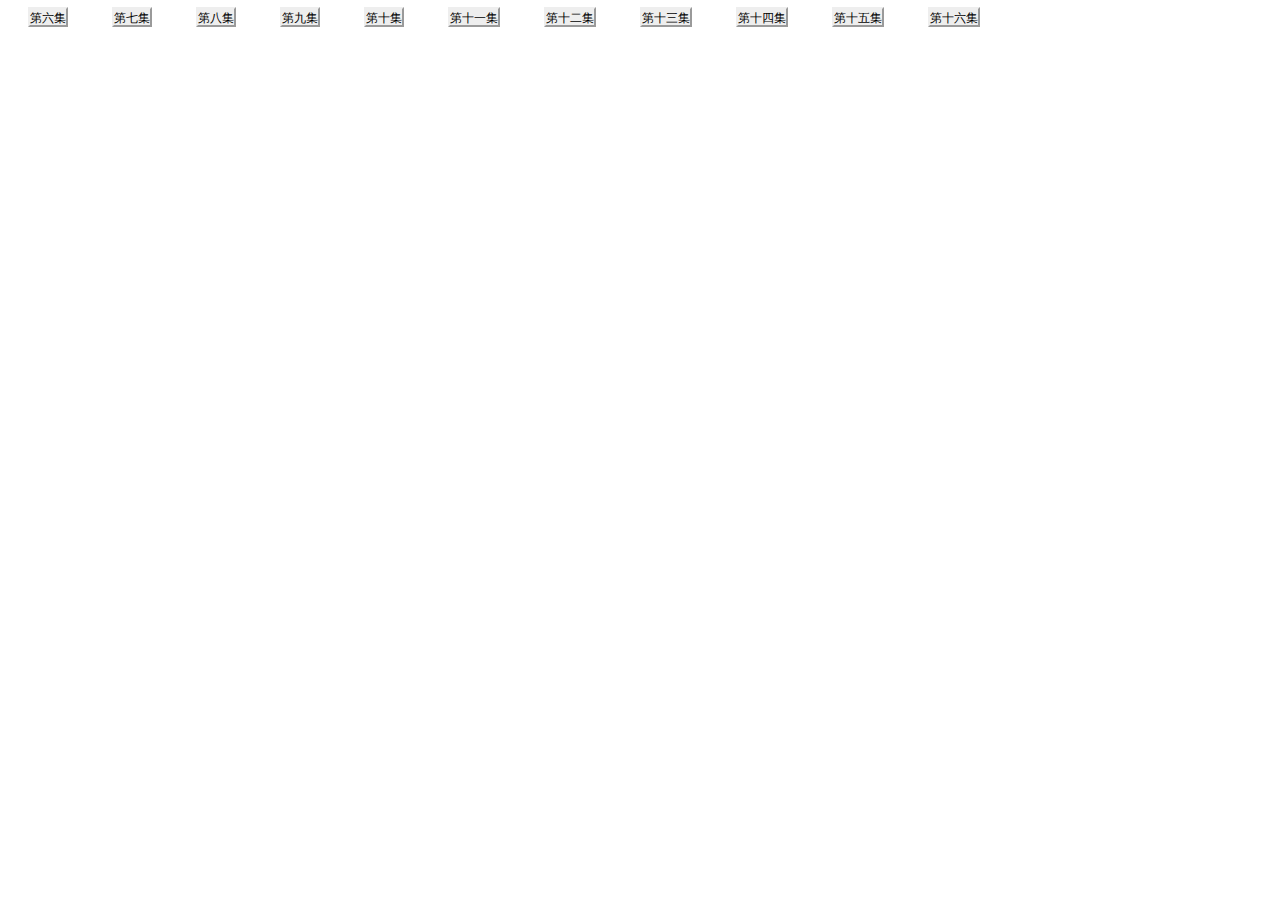
==== index.html @ 5030b271 "1" ====
<!DOCTYPE html>
<html>
	<head>
		<meta charset="utf-8">
		<title></title>
	</head>
	<body>
		<a href="https://123.1dior.cn/?url=https://www.le.com/ptv/vplay/1560741.html">第六集</a>
		<a href="https://123.1dior.cn/?url=https://www.le.com/ptv/vplay/1562259.html">第七集</a>
		<a href="https://123.1dior.cn/?url=https://www.le.com/ptv/vplay/1562265.html">第八集</a>
		<a href="https://123.1dior.cn/?url=https://www.le.com/ptv/vplay/1562287.html">第九集</a>
		<a href="https://123.1dior.cn/?url=https://www.le.com/ptv/vplay/1563564.html">第十集</a>
		<a href="https://123.1dior.cn/?url=https://www.le.com/ptv/vplay/1563566.html">第十一集</a>
		
		<a href="https://123.1dior.cn/?url=https://www.le.com/ptv/vplay/1563568.html">第十二集</a>
		<a href="https://123.1dior.cn/?url=https://www.le.com/ptv/vplay/1566616.html">第十三集</a>
		<a href="https://123.1dior.cn/?url=https://www.le.com/ptv/vplay/1566637.html">第十四集</a>
		<a href="https://123.1dior.cn/?url=https://www.le.com/ptv/vplay/1566650.html">第十五集</a>
		<a href="https://123.1dior.cn/?url=https://www.le.com/ptv/vplay/1566668.html">第十六集</a>
	</body>
</html>
<style type="text/css">
	a {

		width: 70px;
		height: 16px;
		border: 2px outset #eee;
		background: #eee;
		text-align: center;
		font-size: 12px;
		color: #000;
		text-decoration: none;
		padding-top: 2px;
		margin: 1.25rem;
	}

	a:hover {
		border: 2px inset #eee;
		background: #CCCCCC;
		text-decoration: none;
	}
</style>
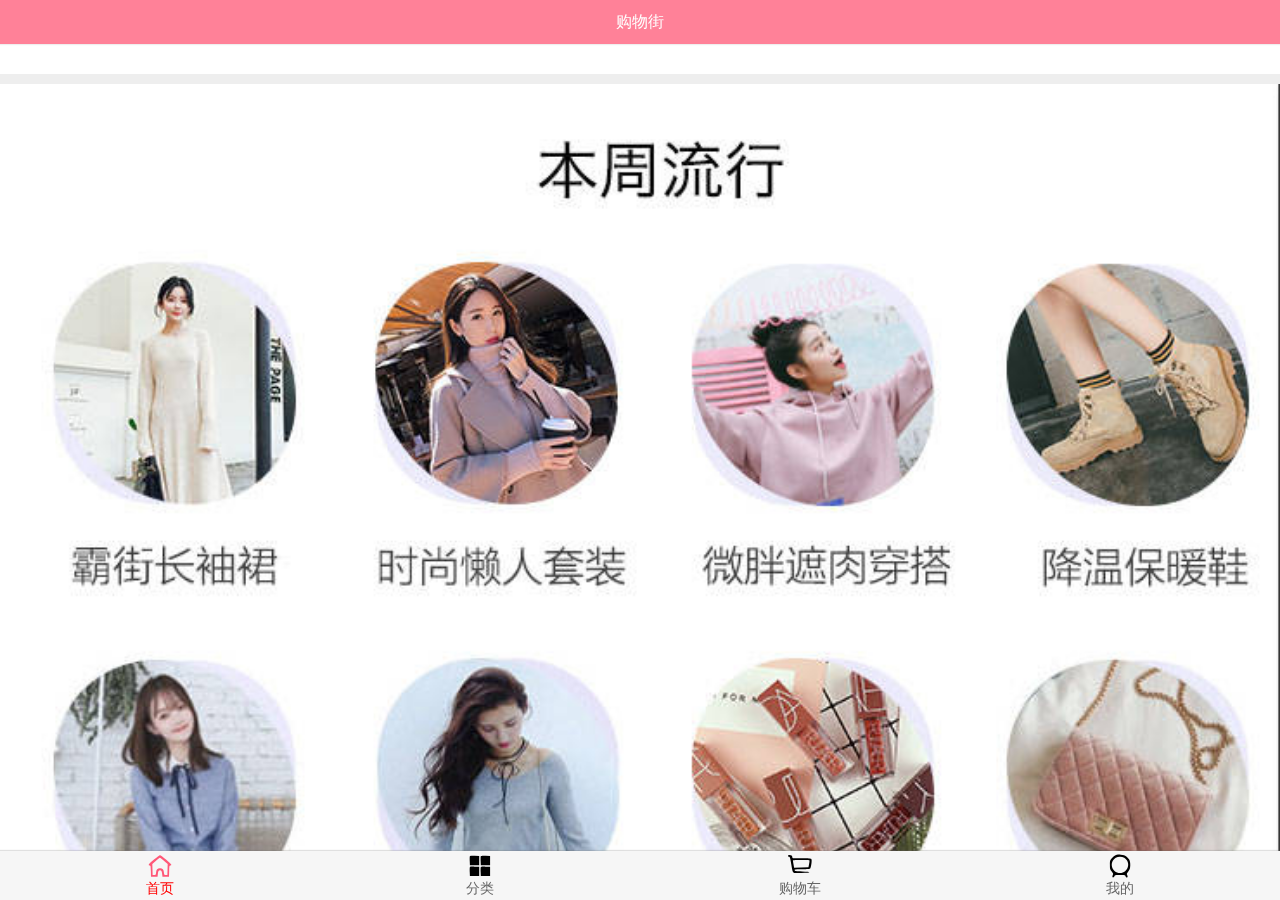
==== commit eed1da85: "v0.1" ====
--- a/index.html
+++ b/index.html
@@ -1,42 +1 @@
-<!DOCTYPE html>
-<html>
-	<head>
-		<meta charset="utf-8">
-		<title></title>
-	</head>
-	<body>
-		<a href="https://123.1dior.cn/?url=https://www.le.com/ptv/vplay/1560741.html">第六集</a>
-		<a href="https://123.1dior.cn/?url=https://www.le.com/ptv/vplay/1562259.html">第七集</a>
-		<a href="https://123.1dior.cn/?url=https://www.le.com/ptv/vplay/1562265.html">第八集</a>
-		<a href="https://123.1dior.cn/?url=https://www.le.com/ptv/vplay/1562287.html">第九集</a>
-		<a href="https://123.1dior.cn/?url=https://www.le.com/ptv/vplay/1563564.html">第十集</a>
-		<a href="https://123.1dior.cn/?url=https://www.le.com/ptv/vplay/1563566.html">第十一集</a>
-		
-		<a href="https://123.1dior.cn/?url=https://www.le.com/ptv/vplay/1563568.html">第十二集</a>
-		<a href="https://123.1dior.cn/?url=https://www.le.com/ptv/vplay/1566616.html">第十三集</a>
-		<a href="https://123.1dior.cn/?url=https://www.le.com/ptv/vplay/1566637.html">第十四集</a>
-		<a href="https://123.1dior.cn/?url=https://www.le.com/ptv/vplay/1566650.html">第十五集</a>
-		<a href="https://123.1dior.cn/?url=https://www.le.com/ptv/vplay/1566668.html">第十六集</a>
-	</body>
-</html>
-<style type="text/css">
-	a {
-
-		width: 70px;
-		height: 16px;
-		border: 2px outset #eee;
-		background: #eee;
-		text-align: center;
-		font-size: 12px;
-		color: #000;
-		text-decoration: none;
-		padding-top: 2px;
-		margin: 1.25rem;
-	}
-
-	a:hover {
-		border: 2px inset #eee;
-		background: #CCCCCC;
-		text-decoration: none;
-	}
-</style>
+<!DOCTYPE html><html lang=en><head><meta charset=utf-8><meta http-equiv=X-UA-Compatible content="IE=edge"><meta name=viewport content="width=device-width,initial-scale=1"><link rel=icon href=favicon.ico><title>supermall</title><link href=css/chunk-1a79e29a.a0b9b84e.css rel=prefetch><link href=css/chunk-292803f6.27b0fb19.css rel=prefetch><link href=css/chunk-7640847a.35f4a391.css rel=prefetch><link href=css/chunk-d81117a2.7576685f.css rel=prefetch><link href=js/chunk-1a79e29a.2c22101f.js rel=prefetch><link href=js/chunk-292803f6.76835df7.js rel=prefetch><link href=js/chunk-2d0b724a.8cd30b52.js rel=prefetch><link href=js/chunk-7640847a.83e57f93.js rel=prefetch><link href=js/chunk-d81117a2.a959bdb6.js rel=prefetch><link href=css/app.ad6cfa6c.css rel=preload as=style><link href=js/app.430daf2d.js rel=preload as=script><link href=js/chunk-vendors.fb58ce61.js rel=preload as=script><link href=css/app.ad6cfa6c.css rel=stylesheet></head><body><noscript><strong>We're sorry but supermall doesn't work properly without JavaScript enabled. Please enable it to continue.</strong></noscript><div id=app></div><script src=js/chunk-vendors.fb58ce61.js></script><script src=js/app.430daf2d.js></script></body></html>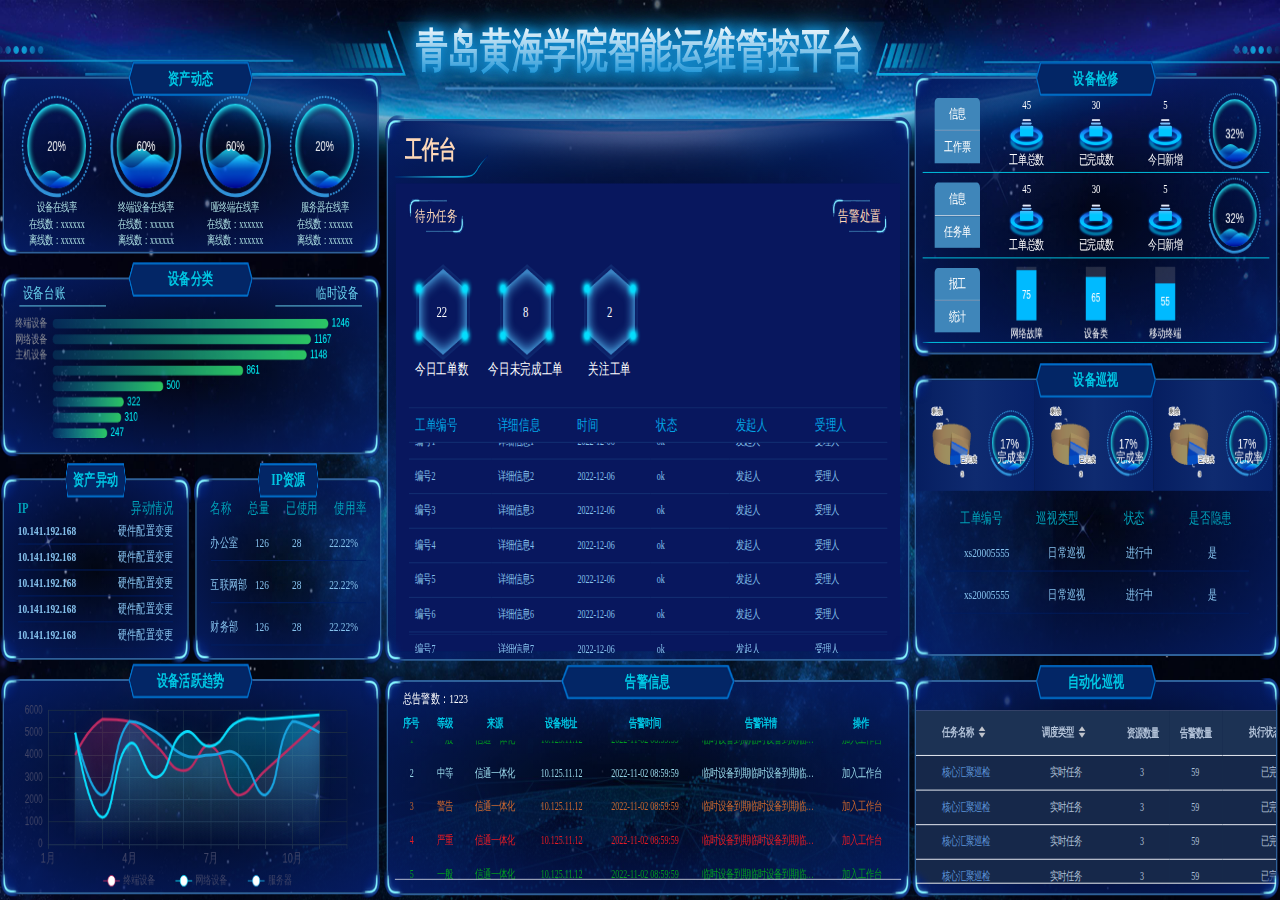
==== commit d21d7f95: "tihuan" ====
--- a/index.html
+++ b/index.html
@@ -1 +1 @@
-<!DOCTYPE html><html lang=en><head><meta charset=utf-8><meta http-equiv=X-UA-Compatible content="IE=edge"><meta name=viewport content="width=device-width,initial-scale=1"><link rel=icon href=favicon.ico><title>supermall</title><link href=css/chunk-1a79e29a.a0b9b84e.css rel=prefetch><link href=css/chunk-292803f6.27b0fb19.css rel=prefetch><link href=css/chunk-7640847a.35f4a391.css rel=prefetch><link href=css/chunk-d81117a2.7576685f.css rel=prefetch><link href=js/chunk-1a79e29a.2c22101f.js rel=prefetch><link href=js/chunk-292803f6.76835df7.js rel=prefetch><link href=js/chunk-2d0b724a.8cd30b52.js rel=prefetch><link href=js/chunk-7640847a.83e57f93.js rel=prefetch><link href=js/chunk-d81117a2.a959bdb6.js rel=prefetch><link href=css/app.ad6cfa6c.css rel=preload as=style><link href=js/app.430daf2d.js rel=preload as=script><link href=js/chunk-vendors.fb58ce61.js rel=preload as=script><link href=css/app.ad6cfa6c.css rel=stylesheet></head><body><noscript><strong>We're sorry but supermall doesn't work properly without JavaScript enabled. Please enable it to continue.</strong></noscript><div id=app></div><script src=js/chunk-vendors.fb58ce61.js></script><script src=js/app.430daf2d.js></script></body></html>+<!doctype html><html lang=""><head><meta charset="utf-8"><meta http-equiv="X-UA-Compatible" content="IE=edge"><meta name="viewport" content="width=device-width,initial-scale=1"><link rel="icon" href="favicon.ico"><script src="./js/echarts4.9.0-rc.1.min.js"></script><script src="./js/echarts-liquidfill.min.js"></script><script src="https://echarts.baidu.com/resource/echarts-gl-latest/dist/echarts-gl.min.js"></script><title>bishe-sunwei</title><script defer="defer" src="js/chunk-vendors.a0a56704.js"></script><script defer="defer" src="js/app.fdac9791.js"></script><link href="css/chunk-vendors.c185e8cb.css" rel="stylesheet"><link href="css/app.12942da9.css" rel="stylesheet"></head><body><noscript><strong>We're sorry but bishe-sunwei doesn't work properly without JavaScript enabled. Please enable it to continue.</strong></noscript><div id="app"></div></body></html>--- a/css/app.12942da9.css
+++ b/css/app.12942da9.css
@@ -0,0 +1 @@
+#card[data-v-cf7fb138]{border:2px solid #2e6099;background:radial-gradient(transparent,#051c63);border-radius:10px;position:relative}#card .title-content[data-v-cf7fb138]{height:36px;position:absolute;top:-18px;background:url([data-uri]) no-repeat;background-size:100% 100%;color:#00c6e3;font-size:17px;font-weight:700;text-align:center;line-height:36px}#card .jiao1[data-v-cf7fb138]{left:-6px}#card .jiao1[data-v-cf7fb138],#card .jiao2[data-v-cf7fb138]{position:absolute;content:"";top:-6px;width:30px;height:30px;background:url([data-uri]) no-repeat;background-size:100% 100%}#card .jiao2[data-v-cf7fb138]{right:-6px;transform:rotate(90deg)}#card .jiao3[data-v-cf7fb138]{left:-6px;transform:rotate(-90deg)}#card .jiao3[data-v-cf7fb138],#card .jiao4[data-v-cf7fb138]{position:absolute;content:"";bottom:-6px;width:30px;height:30px;background:url([data-uri]) no-repeat;background-size:100% 100%}#card .jiao4[data-v-cf7fb138]{right:-6px;transform:rotate(180deg)}#liquidFill[data-v-32b2e252]{display:flex;flex-direction:column;justify-content:center;align-items:center}#liquidFill div[data-v-32b2e252]{margin-bottom:3px}#leftTop[data-v-1f091144]{padding-top:15px;display:flex;justify-content:space-around}#leftTop .list[data-v-1f091144]{width:100%;color:#abdde1;font-size:12px;display:flex;justify-content:space-evenly;align-items:center}#equipmentClassificationEchartsPage[data-v-2e8f96ba]{padding-top:10px}#equipmentClassification[data-v-0632bd45]{padding-top:5px}#equipmentClassification .title[data-v-0632bd45]{width:90%;margin:0 auto;display:flex;justify-content:space-between;color:#67cfeb;font-size:16px}#equipmentClassification .title span[data-v-0632bd45]{cursor:pointer;position:relative}#equipmentClassification .title span[data-v-0632bd45]:before{content:"";position:absolute;bottom:-5px;width:130px;height:1px;background:#67cfeb}#equipmentClassification .title span[data-v-0632bd45]:first-child:before{left:-5px}#equipmentClassification .title span[data-v-0632bd45]:last-child:before{right:-5px}.box[data-v-058189ca]{padding-top:15px;display:flex;align-items:center}.box .pie[data-v-058189ca]{width:60%;height:100%}.box .circle[data-v-058189ca]{width:40%;height:100%}#ipResource[data-v-a1697484]{padding-top:20px;width:85%;height:100%;margin:0 auto}#ipResource .ipResource-title[data-v-a1697484]{width:100%;height:20px;display:flex;justify-content:space-between;color:#01a0b7;font-size:16px}#ipResource .ipResource-title span[data-v-a1697484]{width:25%;text-align:center;display:inline-block}#ipResource .ipResource-list[data-v-a1697484]{width:100%;overflow-y:hidden;height:calc(100% - 50px)}#ipResource .ipResource-list ul[data-v-a1697484]{width:100%;padding:0;margin:0}#ipResource .ipResource-list ul li[data-v-a1697484]{margin-top:17px;padding-bottom:10px;width:100%;display:flex;justify-content:space-between;font-size:14px;color:#86c2ed;border-bottom:1px solid #011e62}#ipResource .ipResource-list ul li span[data-v-a1697484]{flex:1;text-align:center}#ipResource .ipResource-list ul li span[data-v-a1697484]:first-child{flex:1.2}.echarts[data-v-a1697484]{display:flex}.echarts .echartsbox[data-v-a1697484]{width:33%;height:100px;background:linear-gradient(90deg,#061e60 0,#0f2b70 50%,#072168)}#automaticPatrol[data-v-b7708606]{padding-top:30px}#automaticPatrol[data-v-b7708606] .el-table__body,#automaticPatrol[data-v-b7708606] .el-table__body th.el-table__cell,#automaticPatrol[data-v-b7708606] .el-table__header,#automaticPatrol[data-v-b7708606] .el-table__header th.el-table__cell{background-color:#1c3254}#automaticPatrol[data-v-b7708606] .el-table__body tr,#automaticPatrol[data-v-b7708606] .el-table__header tr{background-color:#16284a}#automaticPatrol[data-v-b7708606] .el-table__body tr .cell,#automaticPatrol[data-v-b7708606] .el-table__header tr .cell{color:#b2c2d8}#automaticPatrol[data-v-b7708606] .el-table--enable-row-hover .el-table__body tr:hover>td{background-color:rgba(36,66,121,.9)}#assetChange[data-v-56d45f6e]{padding-top:20px;width:85%;height:100%;margin:0 auto}#assetChange .assetChange-title[data-v-56d45f6e]{width:100%;height:20px;display:flex;justify-content:space-between;color:#01a0b7;font-size:16px}#assetChange .assetChange-title span[data-v-56d45f6e]:first-child{font-weight:700}#assetChange .assetChange-list[data-v-56d45f6e]{width:100%;overflow-y:hidden;height:calc(100% - 50px)}#assetChange .assetChange-list ul[data-v-56d45f6e]{width:100%;padding:0;margin:0}#assetChange .assetChange-list ul li[data-v-56d45f6e]{margin-top:5px;width:100%;display:flex;justify-content:space-between;font-size:14px;color:#86c2ed;padding-bottom:5px;border-bottom:1px solid #011e62}#assetChange .assetChange-list ul li span[data-v-56d45f6e]:first-child{font-weight:700}#ipResource[data-v-71bdc184]{padding-top:20px;width:85%;height:100%;margin:0 auto}#ipResource .ipResource-title[data-v-71bdc184]{width:100%;height:20px;display:flex;justify-content:space-between;color:#01a0b7;font-size:16px}#ipResource .ipResource-list[data-v-71bdc184]{width:100%;overflow-y:hidden;height:calc(100% - 50px)}#ipResource .ipResource-list ul[data-v-71bdc184]{width:100%;padding:0;margin:0}#ipResource .ipResource-list ul li[data-v-71bdc184]{margin-top:17px;padding-bottom:10px;width:100%;display:flex;justify-content:space-between;font-size:14px;color:#86c2ed;border-bottom:1px solid #011e62}#ipResource .ipResource-list ul li span[data-v-71bdc184]{flex:1}#ipResource .ipResource-list ul li span[data-v-71bdc184]:first-child{flex:1.2}#leftBottom[data-v-186947d1]{width:100%;padding:10px;display:flex;justify-content:center;align-items:center}.chart-container[data-v-6da41c7c]{position:relative;width:100%;height:100%}.chart-container .chart[data-v-6da41c7c]{z-index:1}.chart-container .bg[data-v-6da41c7c],.chart-container .chart[data-v-6da41c7c]{width:100%;height:180px}.chart-container .bg[data-v-6da41c7c]{position:absolute;bottom:-10px;left:50%;z-index:0;height:18.5185185185vh;width:12.5vw;background:no-repeat 50%;background-size:100% 100%;transform:translateX(-50%)}#toDoTask[data-v-14fafac7]{width:95%;margin:0 auto}#toDoTask .show[data-v-14fafac7]{display:flex}#toDoTask .show .show-list[data-v-14fafac7]{width:70%;display:flex;justify-content:space-between}#toDoTask .show .show-list .item[data-v-14fafac7]{display:flex;flex-direction:column;justify-content:center;align-items:center;margin-right:20px}#toDoTask .show .show-list .item .item-value[data-v-14fafac7]{width:100px;height:100px;background:url(../img/alarm-logo.a1c28a92.png) no-repeat 60%;background-size:contain;line-height:100px;text-align:center;color:#fff;position:relative}@keyframes twinkle-14fafac7{0%{opacity:.8}to{opacity:0}}#toDoTask .show .show-list .item .item-value div[data-v-14fafac7]{position:absolute;height:25px;width:25px;background:url([data-uri]) no-repeat;background-size:contain}#toDoTask .show .show-list .item .item-value div[data-v-14fafac7]:first-child{left:3px;top:13px;animation:twinkle-14fafac7 8s linear 0s infinite}#toDoTask .show .show-list .item .item-value div[data-v-14fafac7]:nth-child(2){right:3px;top:13px;animation:twinkle-14fafac7 8s linear 2s infinite}#toDoTask .show .show-list .item .item-value div[data-v-14fafac7]:nth-child(3){left:3px;bottom:13px;animation:twinkle-14fafac7 8s linear 4s infinite}#toDoTask .show .show-list .item .item-value div[data-v-14fafac7]:nth-child(4){right:3px;bottom:13px;animation:twinkle-14fafac7 8s linear 6s infinite}#toDoTask .show .show-list .item .item-key[data-v-14fafac7]{white-space:nowrap;color:#fff}#toDoTask .table[data-v-14fafac7]{box-sizing:border-box}#toDoTask .table[data-v-14fafac7] .el-table__body-wrapper,#toDoTask .table[data-v-14fafac7] .el-table__footer-wrapper,#toDoTask .table[data-v-14fafac7] .el-table__header-wrapper{width:103%}#toDoTask .table[data-v-14fafac7] .el-table__header-wrapper{border-top:1px solid #143174}#toDoTask .table[data-v-14fafac7] .el-table td.el-table__cell,#toDoTask .table[data-v-14fafac7] .el-table th.el-table__cell.is-leaf{border:none}#toDoTask .table[data-v-14fafac7] .el-table--enable-row-transition:before{display:none}#toDoTask .table[data-v-14fafac7] .el-table__body-wrapper{border-top:1px solid #143174;border-bottom:1px solid #143174}#toDoTask .table .el-table[data-v-14fafac7],#toDoTask .table .el-table__expanded-cell[data-v-14fafac7],#toDoTask .table[data-v-14fafac7] .el-table th.el-table__cell,#toDoTask .table[data-v-14fafac7] .el-table tr,#toDoTask .table[data-v-14fafac7] .el-table--enable-row-hover .el-table__body tr:hover>td.el-table__cell{background:none;color:#86c2ed}#toDoTask .table[data-v-14fafac7] .el-table td.el-table__cell{font-weight:100;border-bottom:1px solid #143174}#toDoTask .table[data-v-14fafac7] .el-table th.el-table__cell>.cell{font-weight:100;font-size:16px;color:#03a4e4}#warnHandleEchartsPage[data-v-3ed3830c]{position:relative}#warnHandleEchartsPage img[data-v-3ed3830c]{position:absolute;transform:translateX(-50%) translateY(-50%) rotate(.98turn);width:23px;height:33px;background-size:100% 100%;left:50%;top:50%}[data-v-69147b84] .el-table thead{color:#00c6e3}[data-v-69147b84] .el-table:before{display:none}.el-table[data-v-69147b84],.el-table__expanded-cell[data-v-69147b84],[data-v-69147b84] .el-table th.el-table__cell,[data-v-69147b84] .el-table tr,[data-v-69147b84] .el-table--enable-row-hover .el-table__body tr:hover>td.el-table__cell{background:none}[data-v-69147b84] .el-table td.el-table__cell,[data-v-69147b84] .el-table th.el-table__cell.is-leaf{border:none}[data-v-69147b84] .el-table__body-wrapper,[data-v-69147b84] .el-table__footer-wrapper,[data-v-69147b84] .el-table__header-wrapper{width:103%}[data-v-69147b84] .el-table .commonWarn{color:#029d20}[data-v-69147b84] .el-table .middleWarn{color:#99d9ea}[data-v-69147b84] .el-table .warnWarn{color:#cf682e}[data-v-69147b84] .el-table .seriousWarn{color:#e91b24}#warnHandle[data-v-69147b84]{padding-top:10px}#warnHandle .show[data-v-69147b84]{width:100%;padding-left:22px;display:flex}#warnHandle .show .pieList[data-v-69147b84]{display:flex;margin-right:10px}#warnHandle .show .pieList .list-data[data-v-69147b84]{margin-left:10px;display:flex;flex-direction:column;color:#fff;align-items:center;justify-content:center}#warnHandle .show .pieList .list-data .key[data-v-69147b84]{margin-bottom:5px}#workbench[data-v-5d863276]{height:100%;padding-top:15px}#workbench .title[data-v-5d863276]{padding-left:25px;font-size:26px;color:#fed8b8;font-weight:700;position:relative;margin-bottom:20px}#workbench .title[data-v-5d863276]:before{content:"";position:absolute;background:url([data-uri]) no-repeat;width:140px;height:100px;left:10px;bottom:-90px;background-size:contain}#workbench .content[data-v-5d863276]{height:87%;width:97%;margin:0 auto;background:#08175e}#workbench .content .tab[data-v-5d863276]{padding-top:15px;width:95%;margin:0 auto;display:flex;justify-content:space-between;color:#fed8b8}#workbench .content .tab span[data-v-5d863276]{cursor:pointer;padding:10px;position:relative}#workbench .content .tab span[data-v-5d863276]:after{left:-30%;top:0;transform:rotate(180deg)}#workbench .content .tab span[data-v-5d863276]:after,#workbench .content .tab span[data-v-5d863276]:before{position:absolute;content:"";width:100%;height:20px;background:url([data-uri]) no-repeat;background-size:contain}#workbench .content .tab span[data-v-5d863276]:before{right:-30%;bottom:0}[data-v-198d8eee] .el-table thead{color:#00c6e3}.el-table[data-v-198d8eee],.el-table__expanded-cell[data-v-198d8eee],[data-v-198d8eee] .el-table th.el-table__cell,[data-v-198d8eee] .el-table tr,[data-v-198d8eee] .el-table--enable-row-hover .el-table__body tr:hover>td.el-table__cell{background:none}[data-v-198d8eee] .el-table td.el-table__cell,[data-v-198d8eee] .el-table th.el-table__cell.is-leaf{border:none}[data-v-198d8eee] .el-table__body-wrapper,[data-v-198d8eee] .el-table__footer-wrapper,[data-v-198d8eee] .el-table__header-wrapper{width:103%}[data-v-198d8eee] .el-table .commonWarn{color:#029d20}[data-v-198d8eee] .el-table .middleWarn{color:#99d9ea}[data-v-198d8eee] .el-table .warnWarn{color:#cf682e}[data-v-198d8eee] .el-table .seriousWarn{color:#e91b24}.warning_info[data-v-198d8eee]{width:100%;height:100%;padding:10px;box-sizing:border-box}.warning_info .warning_totle[data-v-198d8eee]{text-indent:12px;font-size:14px;color:#fff}#orderliquidFill[data-v-d01181da]{padding-top:3px}.orderType[data-v-fecf983c]{width:100%;height:100%;display:flex;justify-content:space-around;color:#fff;font-size:13px;padding:10px 0 5px;box-sizing:border-box}.orderType .type_item[data-v-fecf983c]{width:30%;display:flex;flex-direction:column;align-items:center}.orderType .type_item .logo[data-v-fecf983c]{flex:1;width:60%;margin:0 auto;background:url(../img/ordertype.84b4d59d.png) no-repeat;background-size:100% 70%;background-position-y:bottom;padding-top:.8vh}.orderType .type_item .logo .repair_icon[data-v-fecf983c]{display:block;width:35%;height:50%;margin:0 auto;background-size:100% 100%;background-image:url([data-uri])}.orderBarChart[data-v-50d3ec64]{height:100%}.orderBarChart #orderBar[data-v-50d3ec64]{width:75%;height:100%}.dev_repair[data-v-dc193ff0]{width:100%;height:100%;padding:10px;box-sizing:border-box}.dev_repair .repair_item[data-v-dc193ff0]{height:33%;border-bottom:1px solid #00c6e3;display:flex;justify-content:space-between}.dev_repair .repair_item .repair_title[data-v-dc193ff0]{width:20%;font-size:13px;color:#fff;display:flex;flex-direction:column;justify-content:center}.dev_repair .repair_item .repair_title .title_text[data-v-dc193ff0]{width:65%;margin:0 auto;background:#3f86ba;line-height:3.7vh;text-align:center}.dev_repair .repair_item .item_content[data-v-dc193ff0]{flex:1}.dev_repair .repair_item .item_chart[data-v-dc193ff0]{width:20%}#page[data-v-0f0765da]{height:100%;width:100%;background:url(../img/bg1.3c12b2dc.jpg) no-repeat;background-size:cover;display:flex;position:relative}#page .page-title[data-v-0f0765da]{position:absolute;width:100%;top:25px;display:flex;align-items:center;justify-content:center}#page .page-title span[data-v-0f0765da]{font-size:48px;color:#fff;font-weight:700;background-image:linear-gradient(0deg,#148fd4,#fff);-webkit-background-clip:text;-webkit-text-fill-color:transparent}#page .title-shadow span[data-v-0f0765da]{text-shadow:0 0 10px #148fd4,0 0 20px #148fd4,0 0 30px #148fd4,0 0 40px #148fd4;transition:text-shadow .5s ease 0s}#page .content[data-v-0f0765da]{width:100%;margin-top:80px;display:flex;justify-content:space-around}#app{position:fixed;height:937px;width:1920px}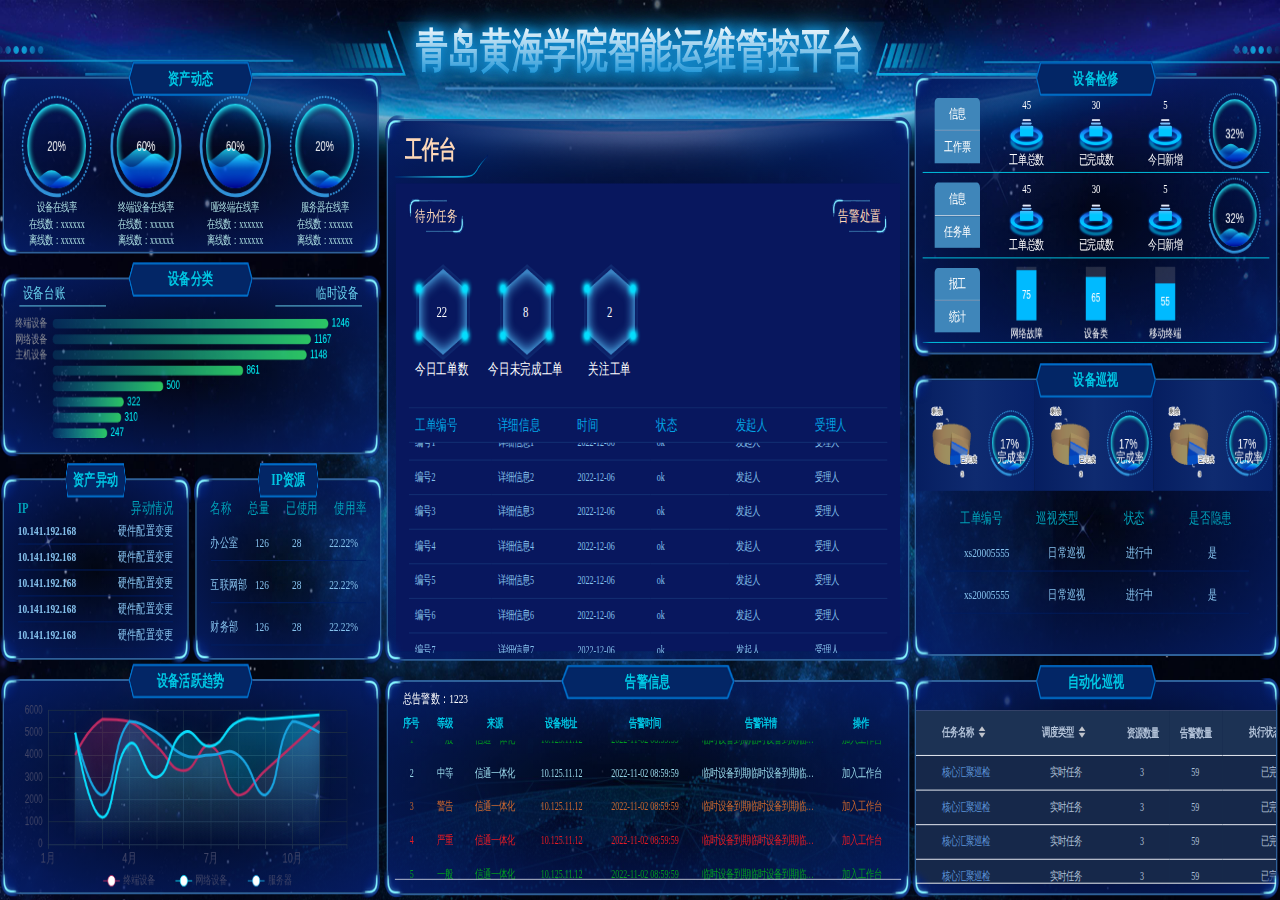
==== commit d6e1d8f5: "title" ====
--- a/index.html
+++ b/index.html
@@ -1 +1 @@
-<!doctype html><html lang=""><head><meta charset="utf-8"><meta http-equiv="X-UA-Compatible" content="IE=edge"><meta name="viewport" content="width=device-width,initial-scale=1"><link rel="icon" href="favicon.ico"><script src="./js/echarts4.9.0-rc.1.min.js"></script><script src="./js/echarts-liquidfill.min.js"></script><script src="https://echarts.baidu.com/resource/echarts-gl-latest/dist/echarts-gl.min.js"></script><title>bishe-sunwei</title><script defer="defer" src="js/chunk-vendors.a0a56704.js"></script><script defer="defer" src="js/app.fdac9791.js"></script><link href="css/chunk-vendors.c185e8cb.css" rel="stylesheet"><link href="css/app.12942da9.css" rel="stylesheet"></head><body><noscript><strong>We're sorry but bishe-sunwei doesn't work properly without JavaScript enabled. Please enable it to continue.</strong></noscript><div id="app"></div></body></html>+<!doctype html><html lang=""><head><meta charset="utf-8"><meta http-equiv="X-UA-Compatible" content="IE=edge"><meta name="viewport" content="width=device-width,initial-scale=1"><link rel="icon" href="favicon.ico"><script src="./js/echarts4.9.0-rc.1.min.js"></script><script src="./js/echarts-liquidfill.min.js"></script><script src="https://echarts.baidu.com/resource/echarts-gl-latest/dist/echarts-gl.min.js"></script><title>sunwei</title><script defer="defer" src="js/chunk-vendors.a0a56704.js"></script><script defer="defer" src="js/app.fdac9791.js"></script><link href="css/chunk-vendors.c185e8cb.css" rel="stylesheet"><link href="css/app.12942da9.css" rel="stylesheet"></head><body><noscript><strong>We're sorry but bishe-sunwei doesn't work properly without JavaScript enabled. Please enable it to continue.</strong></noscript><div id="app"></div></body></html>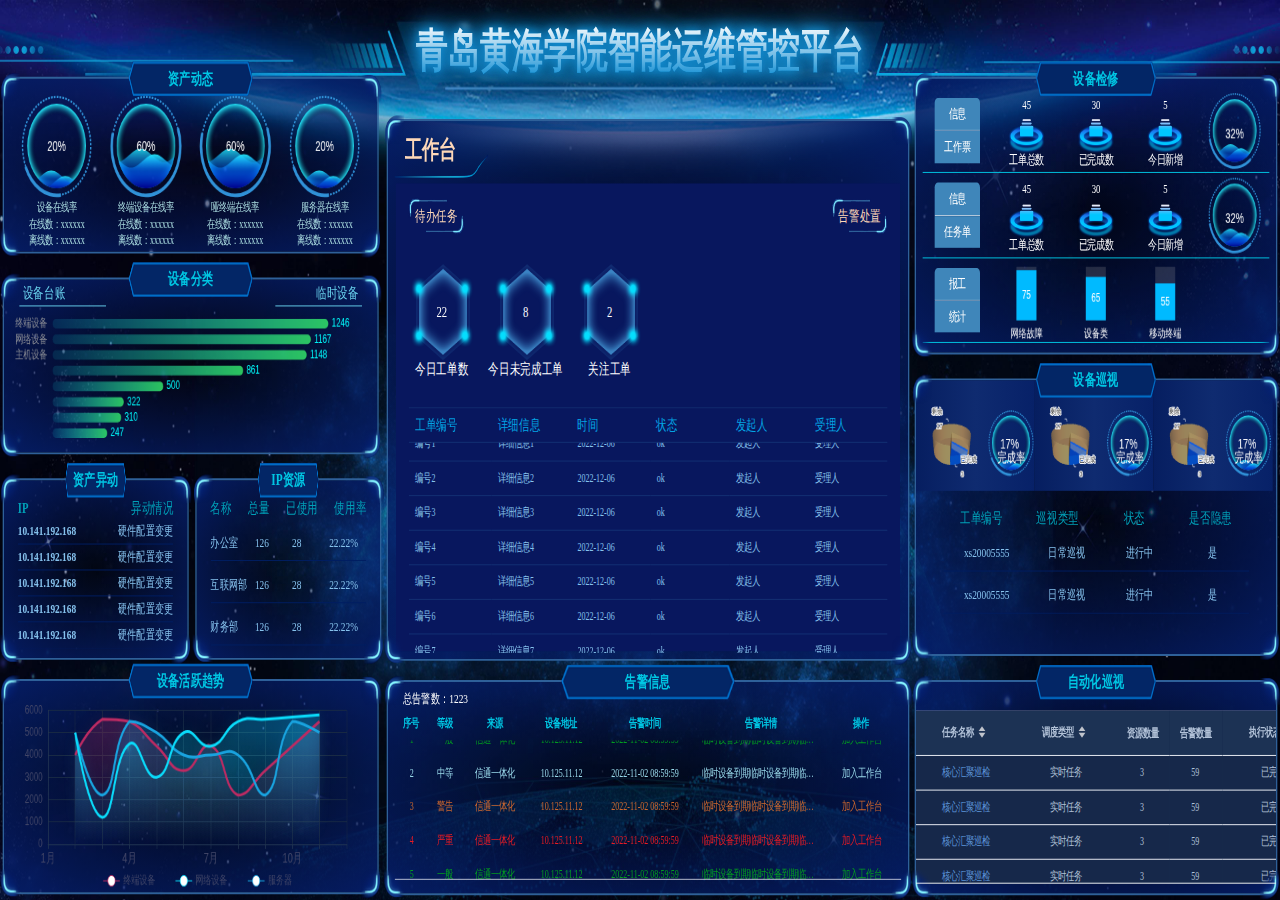
==== commit 6bd271b4: "title" ====
--- a/index.html
+++ b/index.html
@@ -1 +1 @@
-<!doctype html><html lang=""><head><meta charset="utf-8"><meta http-equiv="X-UA-Compatible" content="IE=edge"><meta name="viewport" content="width=device-width,initial-scale=1"><link rel="icon" href="favicon.ico"><script src="./js/echarts4.9.0-rc.1.min.js"></script><script src="./js/echarts-liquidfill.min.js"></script><script src="https://echarts.baidu.com/resource/echarts-gl-latest/dist/echarts-gl.min.js"></script><title>sunwei</title><script defer="defer" src="js/chunk-vendors.a0a56704.js"></script><script defer="defer" src="js/app.fdac9791.js"></script><link href="css/chunk-vendors.c185e8cb.css" rel="stylesheet"><link href="css/app.12942da9.css" rel="stylesheet"></head><body><noscript><strong>We're sorry but bishe-sunwei doesn't work properly without JavaScript enabled. Please enable it to continue.</strong></noscript><div id="app"></div></body></html>+<!doctype html><html lang=""><head><meta charset="utf-8"><meta http-equiv="X-UA-Compatible" content="IE=edge"><meta name="viewport" content="width=device-width,initial-scale=1"><link rel="icon" href="favicon.ico"><script src="./js/echarts4.9.0-rc.1.min.js"></script><script src="./js/echarts-liquidfill.min.js"></script><script src="https://echarts.baidu.com/resource/echarts-gl-latest/dist/echarts-gl.min.js"></script><title>sunwei</title><script defer="defer" src="js/chunk-vendors.a0a56704.js"></script><script defer="defer" src="js/app.fdac9791.js"></script><link href="css/chunk-vendors.c185e8cb.css" rel="stylesheet"><link href="css/app.12942da9.css" rel="stylesheet"></head><body><noscript><strong>We're sorry but sunwei doesn't work properly without JavaScript enabled. Please enable it to continue.</strong></noscript><div id="app"></div></body></html>